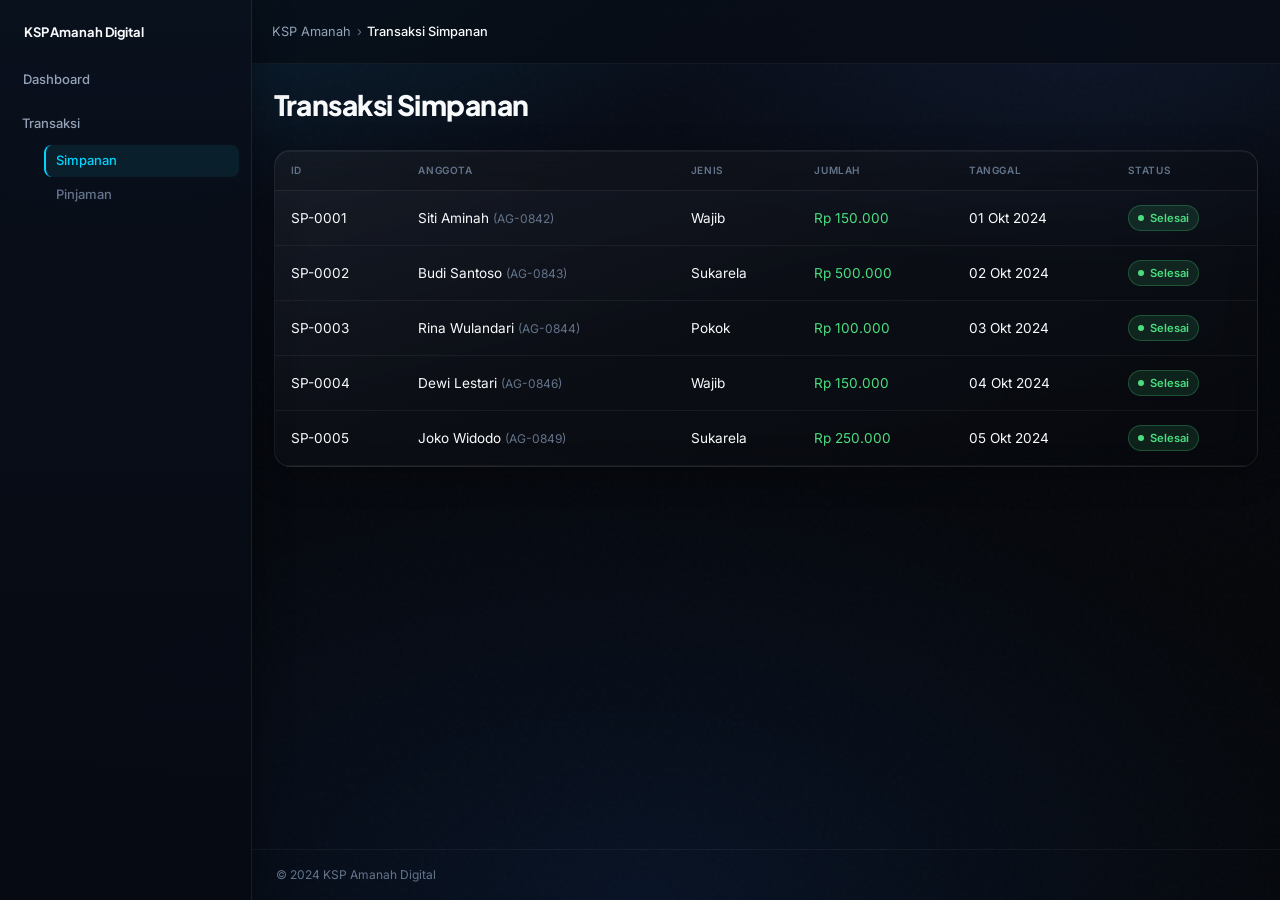
==== simpanan.html @ a5723fe9 "Milestone 2 & 3: admin panel koperasi" ====
<!DOCTYPE html>
<html lang="id">
<head>
  <meta charset="UTF-8">
  <meta name="viewport" content="width=device-width, initial-scale=1.0">
  <title>Simpanan — KSP Amanah Digital</title>
  <link rel="stylesheet" href="style.css">
</head>
<body data-page="simpanan">
  <div class="app">
    <div class="sidebar-overlay" id="sidebarOverlay"></div>
    <aside class="sidebar" id="sidebar">
      <div class="sidebar__brand"><div class="sidebar__title">KSP Amanah Digital</div></div>
      <nav class="nav">
        <a href="dashboard.html" class="nav__link" data-nav="dashboard">Dashboard</a>
        <div class="nav__group is-open">
          <button type="button" class="nav__group-toggle" aria-expanded="true">Transaksi</button>
          <div class="nav__sub"><a href="simpanan.html" class="nav__sublink" data-nav="simpanan">Simpanan</a><a href="pinjaman.html" class="nav__sublink" data-nav="pinjaman">Pinjaman</a></div>
        </div>
      </nav>
    </aside>
    <div class="main-wrap">
      <header class="header">
        <button type="button" class="header__menu-btn" id="menuToggle"><svg viewBox="0 0 24 24" fill="none" stroke="currentColor" stroke-width="2"><line x1="3" y1="12" x2="21" y2="12"/><line x1="3" y1="6" x2="21" y2="6"/><line x1="3" y1="18" x2="21" y2="18"/></svg></button>
        <nav class="breadcrumb"><a href="dashboard.html">KSP Amanah</a><span class="breadcrumb__sep">›</span><span class="breadcrumb__current">Transaksi Simpanan</span></nav>
      </header>
      <main class="content">
        <div class="page-head">
          <div><h1 class="page-head__title">Transaksi Simpanan</h1></div>
        </div>
        <section class="glass-panel table-panel">
          <div class="table-scroll">
            <table class="data-table">
              <thead>
                <tr>
                  <th>ID</th>
                  <th>Anggota</th>
                  <th>Jenis</th>
                  <th>Jumlah</th>
                  <th>Tanggal</th>
                  <th>Status</th>
                </tr>
              </thead>
              <tbody id="simpananTableBody"></tbody>
            </table>
          </div>
        </section>
      </main>
      <footer class="page-footer"><span>© 2024 KSP Amanah Digital</span></footer>
    </div>
  </div>
  <script src="script.js"></script>
</body>
</html>
---- style.css ----
/* KSP Amanah Digital — Admin Panel (glassmorphism dark theme) */

@import url('https://fonts.googleapis.com/css2?family=Inter:wght@400;500;600;700&family=Plus+Jakarta+Sans:wght@500;600;700;800&display=swap');

:root {
  --bg-deep: #080b12;
  --bg-mid: #0c1220;
  --glass-bg: rgba(18, 26, 42, 0.55);
  --glass-bg-strong: rgba(22, 32, 52, 0.72);
  --glass-border: rgba(255, 255, 255, 0.08);
  --glass-border-light: rgba(255, 255, 255, 0.05);
  --blur: 16px;
  --accent: #00d4ff;
  --accent-dim: rgba(0, 212, 255, 0.12);
  --accent-glow: rgba(0, 212, 255, 0.4);
  --text-primary: #f8fafc;
  --text-secondary: #94a3b8;
  --text-muted: #64748b;
  --success: #4ade80;
  --success-bg: rgba(74, 222, 128, 0.12);
  --warning: #fbbf24;
  --warning-bg: rgba(251, 191, 36, 0.12);
  --danger: #ef4444;
  --danger-bg: rgba(239, 68, 68, 0.12);
  --info: #60a5fa;
  --sidebar-width: 252px;
  --header-height: 64px;
  --radius-lg: 16px;
  --radius-md: 12px;
  --radius-sm: 8px;
  --font-heading: 'Plus Jakarta Sans', system-ui, sans-serif;
  --font-body: 'Inter', system-ui, sans-serif;
  --transition: 0.2s ease;
  --shadow-glow: 0 0 24px rgba(34, 211, 238, 0.25);
}

*,
*::before,
*::after {
  box-sizing: border-box;
  margin: 0;
  padding: 0;
}

html {
  scroll-behavior: smooth;
}

body {
  font-family: var(--font-body);
  font-size: 14px;
  line-height: 1.5;
  color: var(--text-primary);
  background-color: var(--bg-deep);
  background-image:
    radial-gradient(ellipse 90% 60% at 15% -10%, rgba(0, 180, 220, 0.14) 0%, transparent 55%),
    radial-gradient(ellipse 70% 50% at 85% 5%, rgba(56, 100, 180, 0.12) 0%, transparent 50%),
    radial-gradient(ellipse 100% 80% at 50% 100%, rgba(8, 20, 40, 0.9) 0%, transparent 60%),
    linear-gradient(165deg, #0a1020 0%, #060910 40%, #050608 100%);
  min-height: 100vh;
  -webkit-font-smoothing: antialiased;
  position: relative;
  overflow-x: hidden;
}

body::before {
  content: '';
  position: fixed;
  inset: 0;
  background-image: url("data:image/svg+xml,%3Csvg viewBox='0 0 256 256' xmlns='http://www.w3.org/2000/svg'%3E%3Cfilter id='n'%3E%3CfeTurbulence type='fractalNoise' baseFrequency='0.85' numOctaves='4' stitchTiles='stitch'/%3E%3C/filter%3E%3Crect width='100%25' height='100%25' filter='url(%23n)' opacity='0.035'/%3E%3C/svg%3E");
  pointer-events: none;
  z-index: 0;
  opacity: 0.6;
}

a {
  color: var(--accent);
  text-decoration: none;
  transition: color var(--transition);
}

a:hover {
  color: #67e8f9;
}

img {
  max-width: 100%;
  display: block;
}

button,
input,
select,
textarea {
  font: inherit;
  color: inherit;
}

/* ——— App shell ——— */

.app {
  display: flex;
  min-height: 100vh;
  position: relative;
  z-index: 1;
}

/* Semua SVG di sidebar/header — cegah ikon membesar (bug umum di flex) */
.sidebar svg,
.header svg:not(.chart-wrap svg) {
  max-width: 24px;
  max-height: 24px;
}

.sidebar-overlay {
  display: none;
  position: fixed;
  inset: 0;
  background: rgba(0, 0, 0, 0.55);
  z-index: 90;
  opacity: 0;
  transition: opacity var(--transition);
}

.sidebar-overlay.is-visible {
  opacity: 1;
}

.sidebar {
  position: fixed;
  top: 0;
  left: 0;
  width: var(--sidebar-width);
  height: 100vh;
  display: flex;
  flex-direction: column;
  padding: 1rem 0.75rem;
  background: linear-gradient(180deg, rgba(10, 16, 28, 0.92) 0%, rgba(6, 10, 18, 0.96) 100%);
  backdrop-filter: blur(24px);
  -webkit-backdrop-filter: blur(24px);
  border-right: 1px solid var(--glass-border);
  box-shadow: 4px 0 32px rgba(0, 0, 0, 0.35);
  z-index: 100;
  overflow-x: hidden;
  overflow-y: auto;
  transition: transform 0.3s ease;
}

.sidebar__brand {
  display: flex;
  align-items: center;
  gap: 0.75rem;
  padding: 0.5rem 0.75rem 1.25rem;
}

.sidebar__logo {
  width: 36px;
  height: 36px;
  border-radius: 10px;
  background: linear-gradient(145deg, #00d4ff 0%, #0099bb 100%);
  display: flex;
  align-items: center;
  justify-content: center;
  flex-shrink: 0;
  box-shadow: 0 0 20px rgba(0, 212, 255, 0.35);
}

.sidebar__logo svg {
  width: 18px !important;
  height: 18px !important;
  max-width: 18px !important;
  max-height: 18px !important;
  color: #041018;
  stroke-width: 2.25;
}

.sidebar__title {
  font-family: var(--font-heading);
  font-weight: 700;
  font-size: 0.8125rem;
  line-height: 1.3;
  color: var(--text-primary);
  letter-spacing: -0.01em;
}

.sidebar__subtitle {
  font-size: 0.625rem;
  color: var(--text-muted);
  font-weight: 500;
  margin-top: 0.1rem;
}

.sidebar__cta {
  margin: 0 0.35rem 1rem;
}

.sidebar__cta .btn {
  font-size: 0.8125rem;
  padding: 0.625rem 0.85rem;
  border-radius: 10px;
}

.sidebar__cta .btn svg {
  width: 16px !important;
  height: 16px !important;
  max-width: 16px !important;
  max-height: 16px !important;
}

.main-wrap {
  flex: 1;
  margin-left: var(--sidebar-width);
  display: flex;
  flex-direction: column;
  min-height: 100vh;
  min-width: 0;
}

/* ——— Navigation ——— */

.nav {
  flex: 1;
  display: flex;
  flex-direction: column;
  gap: 0.25rem;
}

.nav__link {
  display: flex;
  align-items: center;
  gap: 0.625rem;
  padding: 0.5rem 0.65rem;
  border-radius: 10px;
  color: var(--text-secondary);
  font-weight: 500;
  font-size: 0.8125rem;
  border: 1px solid transparent;
  transition: background var(--transition), color var(--transition), border-color var(--transition);
}

.nav__link svg,
.nav__group-toggle > svg:not(.nav__chevron) {
  width: 17px !important;
  height: 17px !important;
  max-width: 17px !important;
  max-height: 17px !important;
  flex-shrink: 0;
  opacity: 0.9;
  stroke-width: 2;
}

.nav__link:hover {
  color: var(--text-primary);
  background: var(--glass-bg);
}

.nav__link.is-active {
  color: var(--accent);
  background: linear-gradient(90deg, rgba(0, 212, 255, 0.14) 0%, rgba(0, 212, 255, 0.04) 100%);
  border-color: rgba(0, 212, 255, 0.2);
  box-shadow: inset 3px 0 0 var(--accent);
}

.nav__link.is-active svg {
  color: var(--accent);
}

.nav__badge {
  margin-left: auto;
  font-size: 0.65rem;
  padding: 0.15rem 0.45rem;
  border-radius: 999px;
  background: var(--glass-bg-strong);
  color: var(--text-secondary);
  border: 1px solid var(--glass-border);
}

.nav__group {
  margin-top: 0.25rem;
}

.nav__group-toggle {
  width: 100%;
  display: flex;
  align-items: center;
  gap: 0.625rem;
  padding: 0.5rem 0.65rem;
  border: none;
  background: transparent;
  border-radius: 10px;
  color: var(--text-secondary);
  font-weight: 500;
  font-size: 0.8125rem;
  cursor: pointer;
  text-align: left;
  transition: background var(--transition), color var(--transition);
}

.nav__group-toggle .nav__badge {
  margin-left: 0.25rem;
  flex-shrink: 0;
}

.nav__group-toggle svg.nav__chevron {
  margin-left: auto;
  width: 14px !important;
  height: 14px !important;
  max-width: 14px !important;
  max-height: 14px !important;
  flex-shrink: 0;
  opacity: 0.65;
  transition: transform var(--transition);
}

.nav__group.is-open .nav__group-toggle svg.nav__chevron {
  transform: rotate(180deg);
}

.nav__group-toggle:hover {
  color: var(--text-primary);
  background: var(--glass-bg);
}

.nav__sub {
  display: none;
  flex-direction: column;
  gap: 0.1rem;
  padding: 0.2rem 0 0.35rem 2rem;
}

.nav__group.is-open .nav__sub {
  display: flex;
}

.nav__sublink {
  display: flex;
  align-items: center;
  gap: 0.35rem;
  padding: 0.4rem 0.6rem;
  border-radius: 8px;
  color: var(--text-muted);
  font-size: 0.8125rem;
  font-weight: 500;
  border-left: 2px solid transparent;
  transition: color var(--transition), background var(--transition), border-color var(--transition);
}

.nav__sublink:hover {
  color: var(--text-primary);
  background: var(--glass-bg);
}

.nav__sublink.is-active {
  color: var(--accent);
  border-left-color: var(--accent);
  background: rgba(34, 211, 238, 0.08);
}

.nav__count {
  margin-left: auto;
  font-size: 0.7rem;
  color: var(--accent);
  font-weight: 600;
}

.sidebar__footer {
  margin-top: auto;
  padding-top: 1rem;
  border-top: 1px solid var(--glass-border-light);
}

.session-card {
  display: flex;
  align-items: center;
  gap: 0.5rem;
  padding: 0.65rem 0.85rem;
  margin-bottom: 0.75rem;
  border-radius: var(--radius-sm);
  background: var(--glass-bg);
  border: 1px solid var(--glass-border);
  font-size: 0.75rem;
  color: var(--text-secondary);
}

.session-card__dot {
  width: 8px;
  height: 8px;
  border-radius: 50%;
  background: var(--success);
  box-shadow: 0 0 8px var(--success);
  animation: pulse 2s infinite;
}

@keyframes pulse {
  0%,
  100% {
    opacity: 1;
  }
  50% {
    opacity: 0.5;
  }
}

.sidebar__footer-link {
  display: flex;
  align-items: center;
  gap: 0.5rem;
  padding: 0.5rem 0.85rem;
  color: var(--text-muted);
  font-size: 0.875rem;
}

.sidebar__footer-link:hover {
  color: var(--text-primary);
}

.sidebar__footer-link--danger:hover {
  color: var(--danger);
}

/* ——— Header ——— */

.header {
  position: sticky;
  top: 0;
  z-index: 50;
  display: grid;
  grid-template-columns: minmax(0, auto) minmax(180px, 1fr) minmax(0, auto);
  align-items: center;
  gap: 1rem 1.25rem;
  padding: 0.75rem 1.25rem;
  min-height: var(--header-height);
  background: rgba(8, 12, 20, 0.72);
  backdrop-filter: blur(20px);
  -webkit-backdrop-filter: blur(20px);
  border-bottom: 1px solid var(--glass-border-light);
}

.header__menu-btn {
  display: none;
  align-items: center;
  justify-content: center;
  width: 36px;
  height: 36px;
  border: 1px solid var(--glass-border);
  border-radius: var(--radius-sm);
  background: var(--glass-bg);
  cursor: pointer;
  color: var(--text-primary);
}

.header__menu-btn svg {
  width: 22px;
  height: 22px;
}

.breadcrumb {
  display: flex;
  align-items: center;
  flex-wrap: wrap;
  gap: 0.35rem;
  font-size: 0.8rem;
  color: var(--text-muted);
  min-width: 0;
}

.breadcrumb a {
  color: var(--text-secondary);
}

.breadcrumb a:hover {
  color: var(--accent);
}

.breadcrumb__sep {
  color: var(--text-muted);
  user-select: none;
}

.breadcrumb__current {
  color: var(--text-primary);
  font-weight: 500;
}

.header__search {
  max-width: 380px;
  width: 100%;
  margin: 0 auto;
  position: relative;
  justify-self: center;
}

.header__search input {
  width: 100%;
  padding: 0.5rem 1rem 0.5rem 2.35rem;
  border-radius: 999px;
  border: 1px solid var(--glass-border);
  background: rgba(0, 0, 0, 0.25);
  backdrop-filter: blur(var(--blur));
  color: var(--text-primary);
  font-size: 0.8125rem;
  outline: none;
  transition: border-color var(--transition), box-shadow var(--transition);
}

.header__search input::placeholder {
  color: var(--text-muted);
}

.header__search input:focus {
  border-color: rgba(34, 211, 238, 0.4);
  box-shadow: 0 0 0 3px rgba(34, 211, 238, 0.1);
}

.header__search-icon {
  position: absolute;
  left: 0.85rem;
  top: 50%;
  transform: translateY(-50%);
  width: 16px !important;
  height: 16px !important;
  max-width: 16px !important;
  max-height: 16px !important;
  color: var(--text-muted);
  pointer-events: none;
}

.header__actions {
  display: flex;
  align-items: center;
  gap: 0.5rem;
  justify-self: end;
}

.header__icon-btn {
  width: 40px;
  height: 40px;
  display: flex;
  align-items: center;
  justify-content: center;
  border-radius: var(--radius-sm);
  border: 1px solid var(--glass-border);
  background: var(--glass-bg);
  cursor: pointer;
  color: var(--text-secondary);
  transition: color var(--transition), border-color var(--transition);
}

.header__icon-btn:hover {
  color: var(--text-primary);
  border-color: rgba(255, 255, 255, 0.15);
}

.header__icon-btn svg {
  width: 20px;
  height: 20px;
}

.user-chip {
  display: flex;
  align-items: center;
  gap: 0.65rem;
  padding: 0.35rem 0.5rem 0.35rem 0.35rem;
  border-radius: 999px;
  border: 1px solid var(--glass-border);
  background: var(--glass-bg);
}

.user-chip__avatar {
  width: 36px;
  height: 36px;
  border-radius: 50%;
  background: linear-gradient(135deg, #334155, #1e293b);
  display: flex;
  align-items: center;
  justify-content: center;
  font-family: var(--font-heading);
  font-weight: 700;
  font-size: 0.75rem;
  color: var(--accent);
  border: 2px solid rgba(34, 211, 238, 0.3);
}

.user-chip__name {
  font-weight: 600;
  font-size: 0.8rem;
  line-height: 1.2;
}

.user-chip__role {
  font-size: 0.65rem;
  color: var(--text-muted);
}

/* ——— Main content & footer ——— */

.content {
  flex: 1;
  padding: 1.25rem 1.35rem 1.5rem;
}

.page-footer {
  display: flex;
  flex-wrap: wrap;
  align-items: center;
  justify-content: space-between;
  gap: 0.75rem;
  padding: 1rem 1.5rem;
  border-top: 1px solid var(--glass-border-light);
  font-size: 0.75rem;
  color: var(--text-muted);
}

.page-footer__sync {
  display: flex;
  align-items: center;
  gap: 0.35rem;
  color: var(--success);
}

/* ——— Glass panel & typography ——— */

.glass-panel {
  background: linear-gradient(160deg, rgba(255, 255, 255, 0.06) 0%, rgba(255, 255, 255, 0.02) 48%, rgba(0, 0, 0, 0.08) 100%);
  backdrop-filter: blur(var(--blur));
  -webkit-backdrop-filter: blur(var(--blur));
  border: 1px solid var(--glass-border);
  border-radius: var(--radius-lg);
  box-shadow:
    0 8px 32px rgba(0, 0, 0, 0.28),
    inset 0 1px 0 rgba(255, 255, 255, 0.06);
}

.page-head {
  display: flex;
  flex-wrap: wrap;
  align-items: flex-start;
  justify-content: space-between;
  gap: 1rem;
  margin-bottom: 1.5rem;
}

.page-head__title {
  font-family: var(--font-heading);
  font-size: 1.75rem;
  font-weight: 800;
  letter-spacing: -0.02em;
}

.page-head__meta {
  display: flex;
  align-items: center;
  gap: 0.5rem;
  margin-top: 0.35rem;
  color: var(--text-secondary);
  font-size: 0.875rem;
}

.pill {
  display: inline-flex;
  align-items: center;
  padding: 0.2rem 0.55rem;
  border-radius: 999px;
  font-size: 0.7rem;
  font-weight: 600;
  border: 1px solid var(--glass-border);
  background: var(--glass-bg-strong);
  color: var(--text-secondary);
}

.page-head__actions {
  display: flex;
  flex-wrap: wrap;
  gap: 0.5rem;
}

/* ——— Buttons ——— */

.btn {
  display: inline-flex;
  align-items: center;
  justify-content: center;
  gap: 0.45rem;
  padding: 0.55rem 1rem;
  border-radius: var(--radius-sm);
  font-weight: 600;
  font-size: 0.875rem;
  border: 1px solid transparent;
  cursor: pointer;
  transition: transform var(--transition), box-shadow var(--transition), background var(--transition), border-color var(--transition);
  white-space: nowrap;
}

.btn svg {
  width: 18px;
  height: 18px;
}

.btn:active {
  transform: scale(0.98);
}

.btn--primary {
  background: linear-gradient(135deg, #00d4ff 0%, #00a8cc 100%);
  color: #031018;
  font-weight: 700;
  box-shadow: 0 4px 20px rgba(0, 212, 255, 0.35);
  border: 1px solid rgba(255, 255, 255, 0.15);
}

.btn--primary:hover {
  box-shadow: 0 0 32px rgba(34, 211, 238, 0.4);
}

.btn--ghost {
  background: var(--glass-bg);
  border-color: var(--glass-border);
  color: var(--text-primary);
}

.btn--ghost:hover {
  border-color: rgba(255, 255, 255, 0.18);
  background: var(--glass-bg-strong);
}

.btn--outline {
  background: transparent;
  border-color: rgba(34, 211, 238, 0.35);
  color: var(--accent);
}

.btn--outline:hover {
  background: var(--accent-dim);
}

.btn--danger {
  background: var(--danger-bg);
  border-color: rgba(239, 68, 68, 0.35);
  color: #fca5a5;
}

.btn--sm {
  padding: 0.4rem 0.75rem;
  font-size: 0.8rem;
}

.btn--icon {
  padding: 0.45rem;
  min-width: 36px;
}

.btn--block {
  width: 100%;
}

/* ——— KPI cards ——— */

.kpi-grid {
  display: grid;
  grid-template-columns: repeat(4, minmax(0, 1fr));
  gap: 0.875rem;
  margin-bottom: 1rem;
}

.kpi-card {
  padding: 1rem 1.1rem 1.05rem;
  position: relative;
  overflow: hidden;
  min-height: 108px;
}

.kpi-card::after {
  content: '';
  position: absolute;
  top: 0;
  right: 0;
  width: 120px;
  height: 120px;
  background: radial-gradient(circle at top right, rgba(0, 212, 255, 0.06) 0%, transparent 70%);
  pointer-events: none;
}

.kpi-card__label {
  font-size: 0.6875rem;
  color: var(--text-muted);
  margin-bottom: 0.4rem;
  font-weight: 500;
  letter-spacing: 0.02em;
}

.kpi-card__value {
  font-family: var(--font-heading);
  font-size: 1.375rem;
  font-weight: 800;
  letter-spacing: -0.03em;
  line-height: 1.15;
}

.kpi-card__value--danger {
  color: #fca5a5;
}

.kpi-card__sub {
  margin-top: 0.5rem;
  font-size: 0.75rem;
  color: var(--text-muted);
}

.kpi-card__trend {
  display: inline-flex;
  align-items: center;
  gap: 0.25rem;
  margin-top: 0.35rem;
  font-size: 0.75rem;
  font-weight: 600;
}

.kpi-card__trend--up {
  color: var(--success);
}

.kpi-card__trend--down {
  color: var(--danger);
}

.kpi-card__icon {
  position: absolute;
  top: 0.85rem;
  right: 0.85rem;
  width: 34px;
  height: 34px;
  border-radius: 10px;
  display: flex;
  align-items: center;
  justify-content: center;
  border: 1px solid rgba(255, 255, 255, 0.06);
}

.kpi-card__icon svg {
  width: 17px !important;
  height: 17px !important;
  max-width: 17px !important;
  max-height: 17px !important;
}

.kpi-card__icon--cyan {
  background: var(--accent-dim);
  color: var(--accent);
}

.kpi-card__icon--green {
  background: var(--success-bg);
  color: var(--success);
}

.kpi-card__icon--gold {
  background: var(--warning-bg);
  color: var(--warning);
}

.kpi-card__icon--red {
  background: var(--danger-bg);
  color: var(--danger);
}

/* ——— Charts ——— */

.chart-grid {
  display: grid;
  grid-template-columns: minmax(0, 1.55fr) minmax(260px, 1fr);
  gap: 0.875rem;
  margin-bottom: 0.875rem;
  align-items: stretch;
}

.chart-panel {
  padding: 1.1rem 1.15rem 1.15rem;
  min-height: 0;
}

.chart-panel__head {
  display: flex;
  align-items: flex-start;
  justify-content: space-between;
  gap: 1rem;
  margin-bottom: 1rem;
}

.chart-panel__title {
  font-family: var(--font-heading);
  font-weight: 700;
  font-size: 1rem;
}

.chart-panel__desc {
  font-size: 0.75rem;
  color: var(--text-muted);
  margin-top: 0.15rem;
}

.chart-wrap {
  position: relative;
  height: 260px;
}

.chart-wrap--donut {
  height: 200px;
  max-width: 200px;
  margin: 0 auto;
}

.chart-panel--split {
  display: flex;
  flex-direction: column;
}

.donut-row {
  display: grid;
  grid-template-columns: minmax(0, 1fr) minmax(0, 1fr);
  gap: 0.5rem;
  align-items: center;
  flex: 1;
}

.donut-row .legend-list {
  margin-top: 0;
}

.chart-stats {
  display: grid;
  grid-template-columns: repeat(3, 1fr);
  gap: 0.75rem;
  margin-top: 1rem;
  padding-top: 1rem;
  border-top: 1px solid var(--glass-border-light);
}

.chart-stat__label {
  font-size: 0.65rem;
  color: var(--text-muted);
  text-transform: uppercase;
  letter-spacing: 0.04em;
}

.chart-stat__value {
  font-family: var(--font-heading);
  font-weight: 700;
  font-size: 0.95rem;
  margin-top: 0.15rem;
}

.legend-list {
  display: flex;
  flex-direction: column;
  gap: 0.65rem;
  margin-top: 1rem;
}

.legend-item {
  display: flex;
  align-items: center;
  gap: 0.5rem;
  font-size: 0.8rem;
  color: var(--text-secondary);
}

.legend-item__dot {
  width: 10px;
  height: 10px;
  border-radius: 50%;
  flex-shrink: 0;
}

.legend-item__value {
  margin-left: auto;
  font-weight: 600;
  color: var(--text-primary);
}

/* ——— Filters & table ——— */

.filter-bar {
  display: flex;
  flex-wrap: wrap;
  align-items: center;
  gap: 0.75rem;
  padding: 1rem 1.15rem;
  margin-bottom: 1rem;
}

.filter-bar__search {
  flex: 1;
  min-width: 200px;
  position: relative;
}

.filter-bar__search input {
  width: 100%;
  padding: 0.55rem 1rem 0.55rem 2.35rem;
  border-radius: var(--radius-sm);
  border: 1px solid var(--glass-border);
  background: rgba(0, 0, 0, 0.2);
  outline: none;
}

.filter-bar__search input:focus {
  border-color: rgba(34, 211, 238, 0.35);
}

.filter-bar__search svg {
  position: absolute;
  left: 0.75rem;
  top: 50%;
  transform: translateY(-50%);
  width: 16px;
  height: 16px;
  color: var(--text-muted);
}

.select-wrap select {
  padding: 0.55rem 2rem 0.55rem 0.85rem;
  border-radius: var(--radius-sm);
  border: 1px solid var(--glass-border);
  background: rgba(0, 0, 0, 0.25);
  cursor: pointer;
  appearance: none;
  background-image: url("data:image/svg+xml,%3Csvg xmlns='http://www.w3.org/2000/svg' width='12' height='12' fill='%2394a3b8' viewBox='0 0 16 16'%3E%3Cpath d='M4 6l4 4 4-4'/%3E%3C/svg%3E");
  background-repeat: no-repeat;
  background-position: right 0.65rem center;
}

.table-panel {
  overflow: hidden;
}

.table-scroll {
  overflow-x: auto;
}

.data-table {
  width: 100%;
  border-collapse: collapse;
  font-size: 0.85rem;
}

.data-table thead th {
  text-align: left;
  padding: 0.75rem 1rem;
  font-size: 0.625rem;
  font-weight: 600;
  text-transform: uppercase;
  letter-spacing: 0.06em;
  color: var(--text-muted);
  background: rgba(0, 0, 0, 0.15);
  border-bottom: 1px solid var(--glass-border);
  white-space: nowrap;
}

.data-table tbody tr {
  border-bottom: 1px solid var(--glass-border-light);
  transition: background var(--transition);
}

.data-table tbody tr:hover {
  background: rgba(255, 255, 255, 0.03);
}

.data-table tbody td {
  padding: 0.85rem 1rem;
  vertical-align: middle;
}

.data-table__link {
  font-weight: 600;
  color: var(--accent);
}

.cell-user {
  display: flex;
  align-items: center;
  gap: 0.65rem;
}

.avatar {
  width: 36px;
  height: 36px;
  border-radius: 50%;
  background: linear-gradient(135deg, #1e3a5f, #0f172a);
  border: 1px solid var(--glass-border);
  display: flex;
  align-items: center;
  justify-content: center;
  font-size: 0.7rem;
  font-weight: 700;
  color: var(--accent);
  flex-shrink: 0;
}

.cell-user__name {
  font-weight: 600;
}

.cell-user__sub {
  font-size: 0.75rem;
  color: var(--text-muted);
}

.table-actions {
  display: flex;
  gap: 0.35rem;
}

/* ——— Badges ——— */

.badge {
  display: inline-flex;
  align-items: center;
  gap: 0.35rem;
  padding: 0.25rem 0.6rem;
  border-radius: 999px;
  font-size: 0.7rem;
  font-weight: 600;
  border: 1px solid transparent;
}

.badge__dot {
  width: 6px;
  height: 6px;
  border-radius: 50%;
}

.badge--success {
  background: var(--success-bg);
  color: var(--success);
  border-color: rgba(74, 222, 128, 0.25);
}

.badge--success .badge__dot {
  background: var(--success);
}

.badge--muted {
  background: rgba(148, 163, 184, 0.12);
  color: var(--text-secondary);
  border-color: rgba(148, 163, 184, 0.2);
}

.badge--muted .badge__dot {
  background: var(--text-muted);
}

.badge--cyan {
  background: var(--accent-dim);
  color: var(--accent);
  border-color: rgba(34, 211, 238, 0.25);
}

.badge--warning {
  background: var(--warning-bg);
  color: var(--warning);
  border-color: rgba(251, 191, 36, 0.25);
}

.badge--danger {
  background: var(--danger-bg);
  color: #fca5a5;
  border-color: rgba(239, 68, 68, 0.3);
}

/* ——— Pagination ——— */

.pagination-bar {
  display: flex;
  flex-wrap: wrap;
  align-items: center;
  justify-content: space-between;
  gap: 1rem;
  padding: 1rem 1.15rem;
  border-top: 1px solid var(--glass-border-light);
  font-size: 0.8rem;
  color: var(--text-muted);
}

.pagination {
  display: flex;
  align-items: center;
  gap: 0.35rem;
}

.pagination__btn,
.pagination__page {
  min-width: 32px;
  height: 32px;
  padding: 0 0.5rem;
  display: inline-flex;
  align-items: center;
  justify-content: center;
  border-radius: var(--radius-sm);
  border: 1px solid var(--glass-border);
  background: var(--glass-bg);
  color: var(--text-secondary);
  cursor: pointer;
  font-size: 0.8rem;
}

.pagination__page.is-active {
  background: var(--accent-dim);
  border-color: rgba(34, 211, 238, 0.4);
  color: var(--accent);
  font-weight: 600;
}

.pagination__btn:disabled {
  opacity: 0.4;
  cursor: not-allowed;
}

/* ——— Forms ——— */

.form-panel {
  padding: 1.5rem;
  max-width: 720px;
}

.form-grid {
  display: grid;
  grid-template-columns: repeat(2, 1fr);
  gap: 1rem 1.25rem;
}

.form-group {
  display: flex;
  flex-direction: column;
  gap: 0.4rem;
}

.form-group--full {
  grid-column: 1 / -1;
}

.form-label {
  font-size: 0.8rem;
  font-weight: 600;
  color: var(--text-secondary);
}

.form-label span {
  color: var(--danger);
}

.form-input,
.form-select,
.form-textarea {
  padding: 0.6rem 0.85rem;
  border-radius: var(--radius-sm);
  border: 1px solid var(--glass-border);
  background: rgba(0, 0, 0, 0.25);
  outline: none;
  transition: border-color var(--transition);
}

.form-input:focus,
.form-select:focus,
.form-textarea:focus {
  border-color: rgba(34, 211, 238, 0.4);
}

.form-input.is-invalid,
.form-select.is-invalid,
.form-textarea.is-invalid {
  border-color: rgba(239, 68, 68, 0.6);
}

.form-error {
  font-size: 0.75rem;
  color: #fca5a5;
  min-height: 1.1em;
}

.form-actions {
  display: flex;
  flex-wrap: wrap;
  gap: 0.75rem;
  margin-top: 1.5rem;
  padding-top: 1.25rem;
  border-top: 1px solid var(--glass-border-light);
}

/* ——— Modal & toast ——— */

.modal-backdrop {
  position: fixed;
  inset: 0;
  background: rgba(0, 0, 0, 0.6);
  backdrop-filter: blur(4px);
  z-index: 200;
  display: none;
  align-items: center;
  justify-content: center;
  padding: 1rem;
}

.modal-backdrop.is-open {
  display: flex;
}

.modal {
  width: 100%;
  max-width: 420px;
  padding: 1.5rem;
  animation: modalIn 0.25s ease;
}

@keyframes modalIn {
  from {
    opacity: 0;
    transform: scale(0.96) translateY(8px);
  }
  to {
    opacity: 1;
    transform: scale(1) translateY(0);
  }
}

.modal__title {
  font-family: var(--font-heading);
  font-size: 1.15rem;
  font-weight: 700;
  margin-bottom: 0.5rem;
}

.modal__text {
  color: var(--text-secondary);
  font-size: 0.875rem;
  margin-bottom: 1.25rem;
}

.modal__actions {
  display: flex;
  justify-content: flex-end;
  gap: 0.5rem;
}

.toast-container {
  position: fixed;
  bottom: 1.5rem;
  right: 1.5rem;
  z-index: 300;
  display: flex;
  flex-direction: column;
  gap: 0.5rem;
  pointer-events: none;
}

.toast {
  padding: 0.75rem 1rem;
  border-radius: var(--radius-sm);
  background: rgba(15, 23, 42, 0.95);
  border: 1px solid var(--glass-border);
  box-shadow: 0 8px 32px rgba(0, 0, 0, 0.4);
  font-size: 0.875rem;
  animation: toastIn 0.3s ease;
  pointer-events: auto;
}

.toast--success {
  border-color: rgba(74, 222, 128, 0.35);
}

.toast--error {
  border-color: rgba(239, 68, 68, 0.35);
}

@keyframes toastIn {
  from {
    opacity: 0;
    transform: translateX(12px);
  }
  to {
    opacity: 1;
    transform: translateX(0);
  }
}

/* ——— Print (laporan) ——— */

@media print {
  .sidebar,
  .sidebar-overlay,
  .header,
  .page-footer,
  .no-print,
  .filter-bar,
  .pagination-bar,
  .table-actions,
  .toast-container,
  .modal-backdrop {
    display: none !important;
  }

  body {
    background: #fff;
    color: #111;
  }

  .main-wrap {
    margin-left: 0 !important;
  }

  .glass-panel {
    background: #fff;
    border: 1px solid #ddd;
    backdrop-filter: none;
  }

  .print-only {
    display: block !important;
  }
}

.print-only {
  display: none;
}

/* ——— Responsive ——— */

@media (max-width: 1200px) {
  .kpi-grid {
    grid-template-columns: repeat(2, 1fr);
  }

  .chart-grid {
    grid-template-columns: 1fr;
  }
}

@media (max-width: 900px) {
  .sidebar {
    transform: translateX(-100%);
  }

  .sidebar.is-open {
    transform: translateX(0);
  }

  .sidebar-overlay {
    display: block;
  }

  .main-wrap {
    margin-left: 0;
  }

  .header {
    grid-template-columns: auto 1fr;
  }

  .header__menu-btn {
    display: flex;
    grid-row: 1;
  }

  .header__search {
    grid-column: 1 / -1;
    max-width: none;
    order: 0;
  }

  .header__actions {
    grid-column: 2;
    grid-row: 1;
  }

  .breadcrumb {
    display: none;
  }

  .user-chip__text {
    display: none;
  }

  .kpi-grid {
    grid-template-columns: 1fr;
  }

  .form-grid {
    grid-template-columns: 1fr;
  }

  .chart-stats {
    grid-template-columns: 1fr;
  }
}

@media (max-width: 600px) {
  .content {
    padding: 1rem;
  }

  .header {
    padding: 0.75rem 1rem;
  }

  .page-head__title {
    font-size: 1.35rem;
  }
}
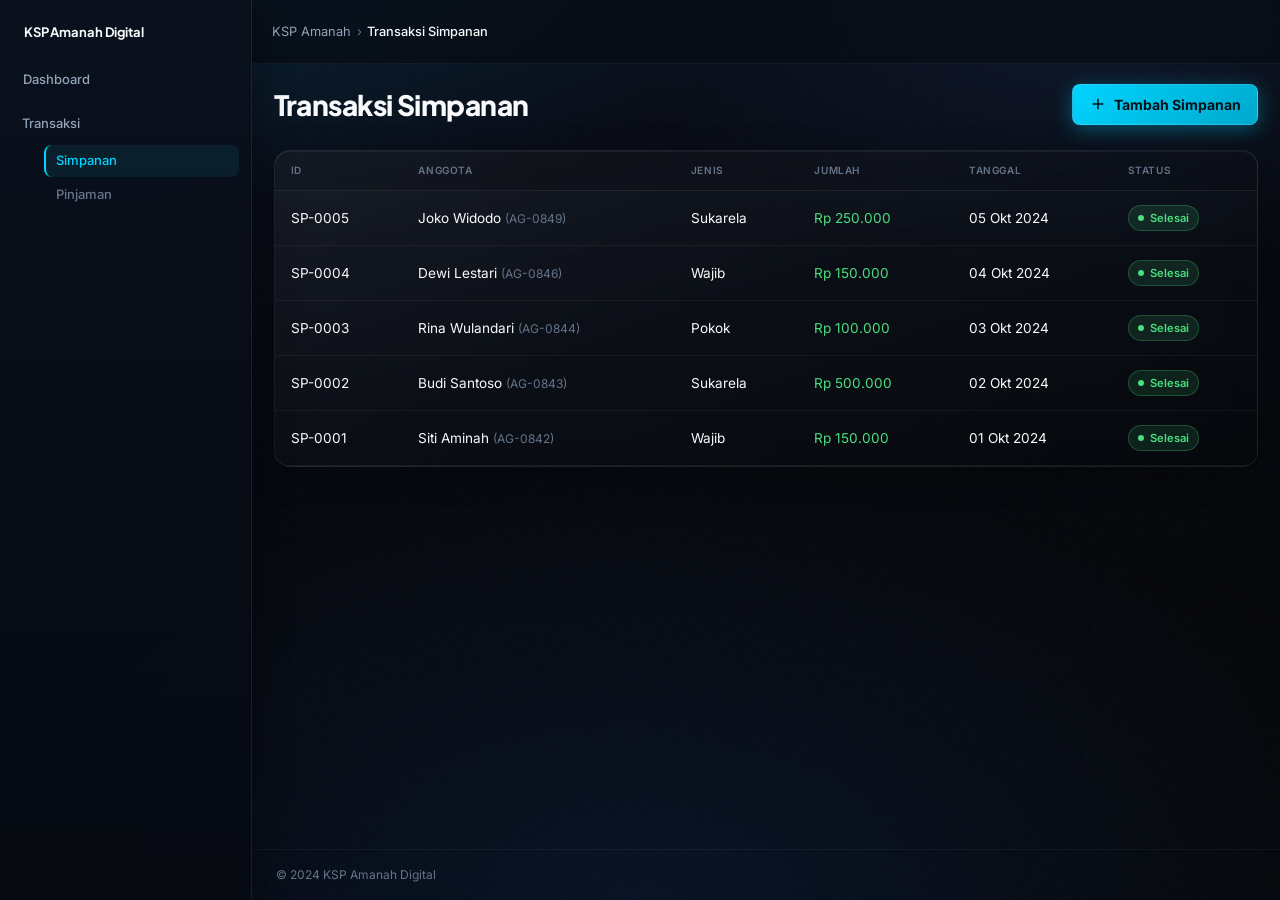
==== commit 9e92005e: "Add transaction creation and loan status update Co-authored-by: Cursor <cursoragent@cursor.com>" ====
--- a/simpanan.html
+++ b/simpanan.html
@@ -27,6 +27,12 @@
       <main class="content">
         <div class="page-head">
           <div><h1 class="page-head__title">Transaksi Simpanan</h1></div>
+          <div class="page-head__actions no-print">
+            <button type="button" class="btn btn--primary" id="btnTambahSimpanan">
+              <svg viewBox="0 0 24 24" fill="none" stroke="currentColor" stroke-width="2"><path d="M12 5v14M5 12h14"/></svg>
+              Tambah Simpanan
+            </button>
+          </div>
         </div>
         <section class="glass-panel table-panel">
           <div class="table-scroll">
@@ -49,6 +55,47 @@
       <footer class="page-footer"><span>© 2024 KSP Amanah Digital</span></footer>
     </div>
   </div>
+
+  <div class="modal-backdrop" id="formModalSimpanan" role="dialog" aria-modal="true" aria-labelledby="formModalSimpananTitle" aria-hidden="true">
+    <div class="glass-panel modal modal--form">
+      <h2 class="modal__title" id="formModalSimpananTitle">Tambah Simpanan</h2>
+      <p class="modal__text">Catat setoran anggota ke kas koperasi.</p>
+      <form id="formSimpanan" novalidate>
+        <div class="form-group">
+          <label class="form-label" for="simpanan_id_anggota">Anggota <span>*</span></label>
+          <select class="form-select" id="simpanan_id_anggota" name="simpanan_id_anggota" required>
+            <option value="">Pilih anggota aktif</option>
+          </select>
+          <span class="form-error" data-error="simpanan_id_anggota"></span>
+        </div>
+        <div class="form-group">
+          <label class="form-label" for="simpanan_jenis">Jenis <span>*</span></label>
+          <select class="form-select" id="simpanan_jenis" name="simpanan_jenis" required>
+            <option value="">Pilih jenis</option>
+            <option value="Pokok">Pokok</option>
+            <option value="Wajib">Wajib</option>
+            <option value="Sukarela">Sukarela</option>
+          </select>
+          <span class="form-error" data-error="simpanan_jenis"></span>
+        </div>
+        <div class="form-group">
+          <label class="form-label" for="simpanan_jumlah">Jumlah <span>*</span></label>
+          <input class="form-input" type="text" inputmode="numeric" id="simpanan_jumlah" name="simpanan_jumlah" placeholder="Contoh: 150.000" required>
+          <span class="form-error" data-error="simpanan_jumlah"></span>
+        </div>
+        <div class="form-group">
+          <label class="form-label" for="simpanan_tanggal">Tanggal <span>*</span></label>
+          <input class="form-input" type="date" id="simpanan_tanggal" name="simpanan_tanggal" required>
+          <span class="form-error" data-error="simpanan_tanggal"></span>
+        </div>
+        <div class="modal__actions" style="margin-top: 0.5rem;">
+          <button type="button" class="btn btn--ghost btn--sm" id="formModalSimpananCancel">Batal</button>
+          <button type="submit" class="btn btn--primary btn--sm">Simpan</button>
+        </div>
+      </form>
+    </div>
+  </div>
+  <div class="toast-container" id="toastContainer"></div>
   <script src="script.js"></script>
 </body>
 </html>
--- a/style.css
+++ b/style.css
@@ -1311,6 +1311,50 @@
   animation: modalIn 0.25s ease;
 }
 
+.modal--form {
+  max-width: 480px;
+}
+
+.modal--form .form-group {
+  margin-bottom: 0.65rem;
+}
+
+.form-input[readonly] {
+  opacity: 0.7;
+  cursor: default;
+}
+
+.status-select {
+  min-width: 128px;
+  padding: 0.35rem 1.75rem 0.35rem 0.6rem;
+  border-radius: 999px;
+  font-size: 0.7rem;
+  font-weight: 600;
+  cursor: pointer;
+  appearance: none;
+  background-image: url("data:image/svg+xml,%3Csvg xmlns='http://www.w3.org/2000/svg' width='12' height='12' fill='%2394a3b8' viewBox='0 0 16 16'%3E%3Cpath d='M4 6l4 4 4-4'/%3E%3C/svg%3E");
+  background-repeat: no-repeat;
+  background-position: right 0.55rem center;
+}
+
+.status-select--cyan {
+  background-color: var(--accent-dim);
+  color: var(--accent);
+  border: 1px solid rgba(34, 211, 238, 0.25);
+}
+
+.status-select--danger {
+  background-color: var(--danger-bg);
+  color: #fca5a5;
+  border: 1px solid rgba(239, 68, 68, 0.3);
+}
+
+.status-select--success {
+  background-color: var(--success-bg);
+  color: var(--success);
+  border: 1px solid rgba(74, 222, 128, 0.25);
+}
+
 @keyframes modalIn {
   from {
     opacity: 0;
